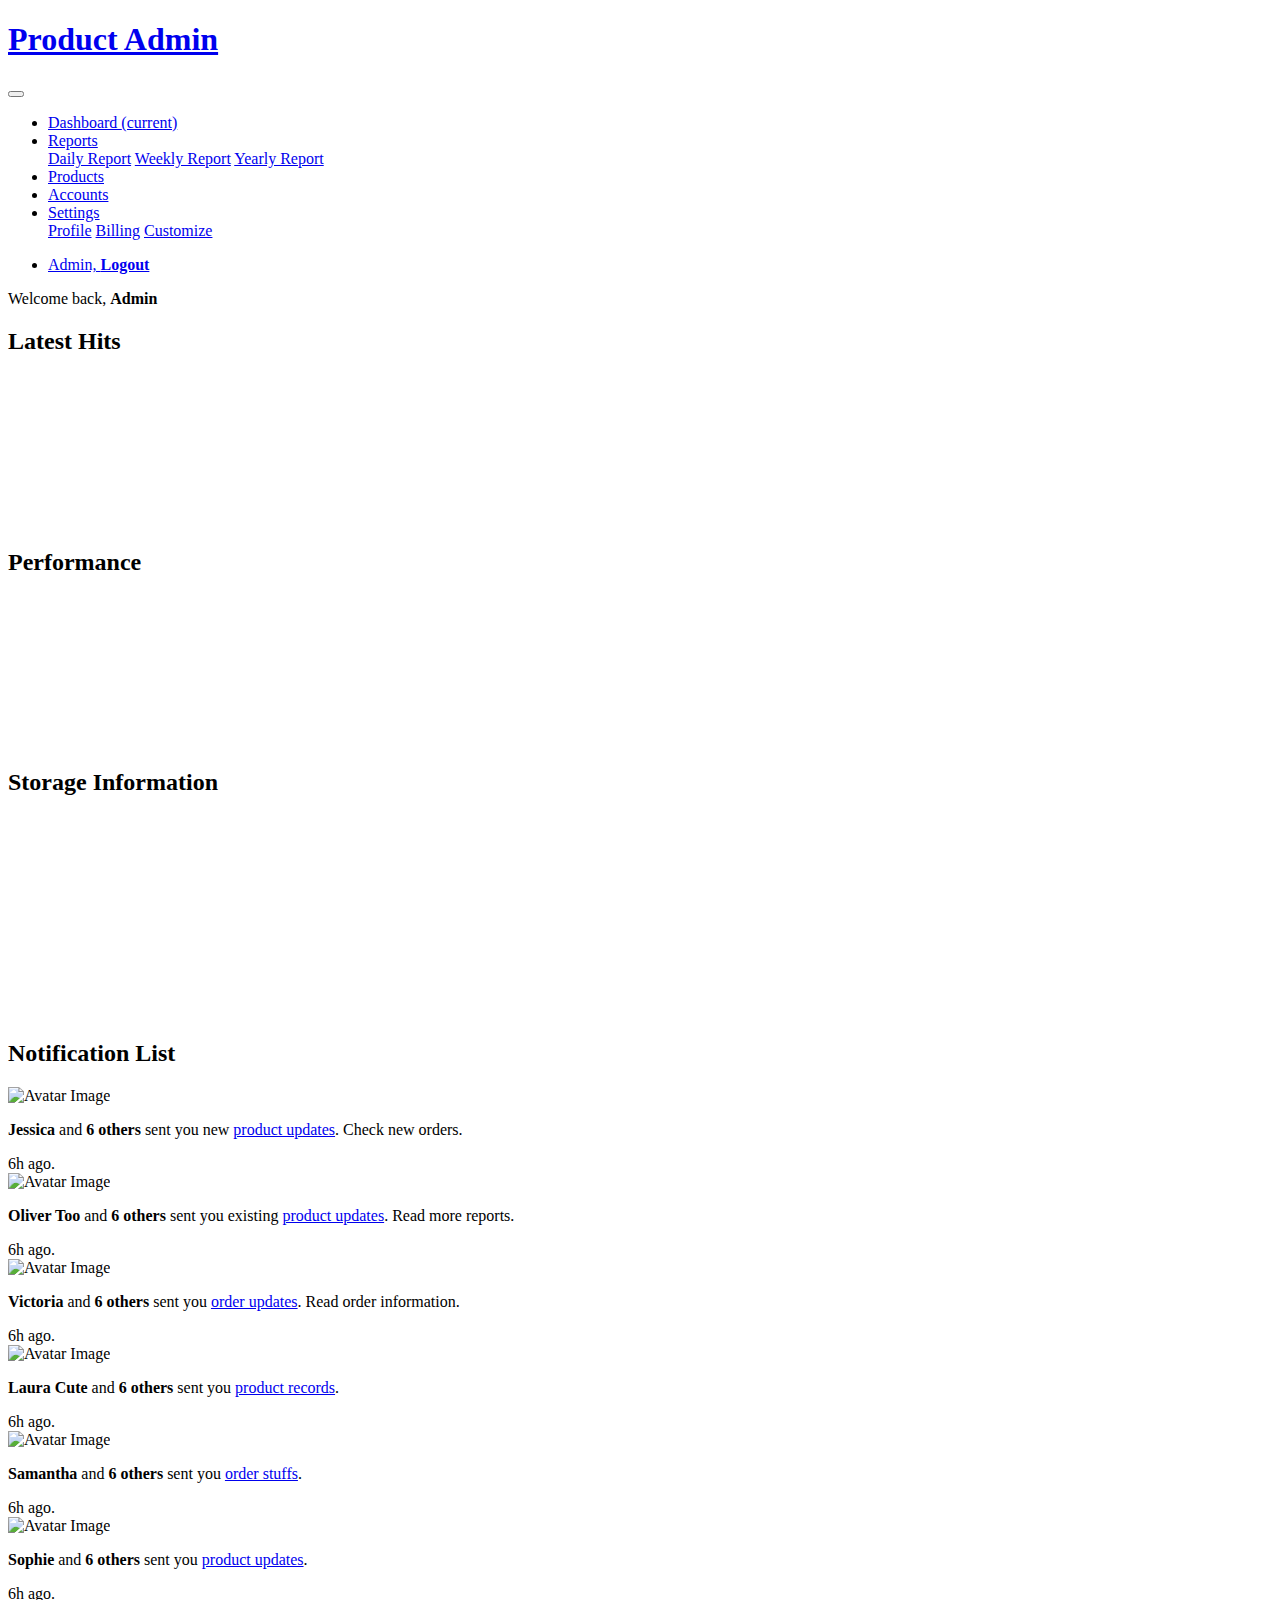
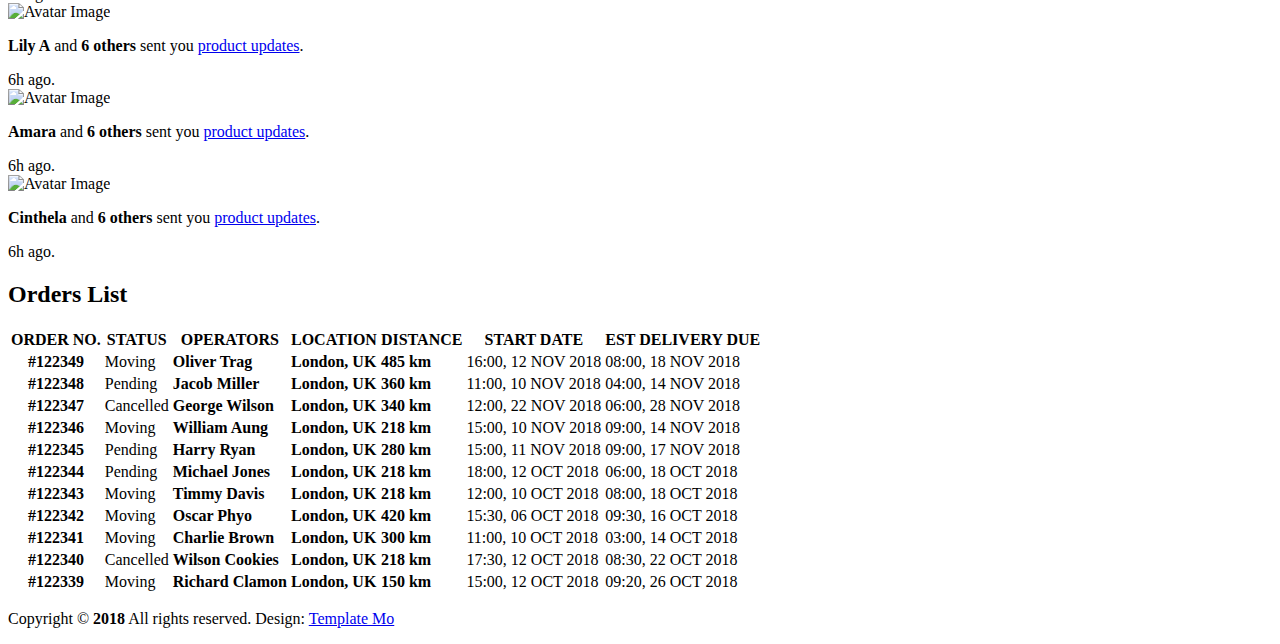
==== index.html @ 3144fb65 "front-end added" ====
<!DOCTYPE html>
<html lang="en">

<head>
    <meta charset="UTF-8">
    <meta name="viewport" content="width=device-width, initial-scale=1.0">
    <meta http-equiv="X-UA-Compatible" content="ie=edge">
    <title>Product Admin - Dashboard HTML Template</title>
    <link rel="stylesheet" href="https://fonts.googleapis.com/css?family=Roboto:400,700">
    <!-- https://fonts.google.com/specimen/Roboto -->
    <link rel="stylesheet" href="css/fontawesome.min.css">
    <!-- https://fontawesome.com/ -->
    <link rel="stylesheet" href="css/bootstrap.min.css">
    <!-- https://getbootstrap.com/ -->
    <link rel="stylesheet" href="css/templatemo-style.css">
    <!--
	Product Admin CSS Template
	https://templatemo.com/tm-524-product-admin
	-->
</head>

<body id="reportsPage">
    <div class="" id="home">
        <nav class="navbar navbar-expand-xl">
            <div class="container h-100">
                <a class="navbar-brand" href="index.html">
                    <h1 class="tm-site-title mb-0">Product Admin</h1>
                </a>
                <button class="navbar-toggler ml-auto mr-0" type="button" data-toggle="collapse" data-target="#navbarSupportedContent"
                    aria-controls="navbarSupportedContent" aria-expanded="false" aria-label="Toggle navigation">
                    <i class="fas fa-bars tm-nav-icon"></i>
                </button>

                <div class="collapse navbar-collapse" id="navbarSupportedContent">
                    <ul class="navbar-nav mx-auto h-100">
                        <li class="nav-item">
                            <a class="nav-link active" href="#">
                                <i class="fas fa-tachometer-alt"></i>
                                Dashboard
                                <span class="sr-only">(current)</span>
                            </a>
                        </li>
                        <li class="nav-item dropdown">

                            <a class="nav-link dropdown-toggle" href="#" id="navbarDropdown" role="button" data-toggle="dropdown"
                                aria-haspopup="true" aria-expanded="false">
                                <i class="far fa-file-alt"></i>
                                <span>
                                    Reports <i class="fas fa-angle-down"></i>
                                </span>
                            </a>
                            <div class="dropdown-menu" aria-labelledby="navbarDropdown">
                                <a class="dropdown-item" href="#">Daily Report</a>
                                <a class="dropdown-item" href="#">Weekly Report</a>
                                <a class="dropdown-item" href="#">Yearly Report</a>
                            </div>
                        </li>
                        <li class="nav-item">
                            <a class="nav-link" href="products.html">
                                <i class="fas fa-shopping-cart"></i>
                                Products
                            </a>
                        </li>

                        <li class="nav-item">
                            <a class="nav-link" href="accounts.html">
                                <i class="far fa-user"></i>
                                Accounts
                            </a>
                        </li>
                        <li class="nav-item dropdown">
                            <a class="nav-link dropdown-toggle" href="#" id="navbarDropdown" role="button" data-toggle="dropdown"
                                aria-haspopup="true" aria-expanded="false">
                                <i class="fas fa-cog"></i>
                                <span>
                                    Settings <i class="fas fa-angle-down"></i>
                                </span>
                            </a>
                            <div class="dropdown-menu" aria-labelledby="navbarDropdown">
                                <a class="dropdown-item" href="#">Profile</a>
                                <a class="dropdown-item" href="#">Billing</a>
                                <a class="dropdown-item" href="#">Customize</a>
                            </div>
                        </li>
                    </ul>
                    <ul class="navbar-nav">
                        <li class="nav-item">
                            <a class="nav-link d-block" href="login.html">
                                Admin, <b>Logout</b>
                            </a>
                        </li>
                    </ul>
                </div>
            </div>

        </nav>
        <div class="container">
            <div class="row">
                <div class="col">
                    <p class="text-white mt-5 mb-5">Welcome back, <b>Admin</b></p>
                </div>
            </div>
            <!-- row -->
            <div class="row tm-content-row">
                <div class="col-sm-12 col-md-12 col-lg-6 col-xl-6 tm-block-col">
                    <div class="tm-bg-primary-dark tm-block">
                        <h2 class="tm-block-title">Latest Hits</h2>
                        <canvas id="lineChart"></canvas>
                    </div>
                </div>
                <div class="col-sm-12 col-md-12 col-lg-6 col-xl-6 tm-block-col">
                    <div class="tm-bg-primary-dark tm-block">
                        <h2 class="tm-block-title">Performance</h2>
                        <canvas id="barChart"></canvas>
                    </div>
                </div>
                <div class="col-sm-12 col-md-12 col-lg-6 col-xl-6 tm-block-col">
                    <div class="tm-bg-primary-dark tm-block tm-block-taller">
                        <h2 class="tm-block-title">Storage Information</h2>
                        <div id="pieChartContainer">
                            <canvas id="pieChart" class="chartjs-render-monitor" width="200" height="200"></canvas>
                        </div>                        
                    </div>
                </div>
                <div class="col-sm-12 col-md-12 col-lg-6 col-xl-6 tm-block-col">
                    <div class="tm-bg-primary-dark tm-block tm-block-taller tm-block-overflow">
                        <h2 class="tm-block-title">Notification List</h2>
                        <div class="tm-notification-items">
                            <div class="media tm-notification-item">
                                <div class="tm-gray-circle"><img src="img/notification-01.jpg" alt="Avatar Image" class="rounded-circle"></div>
                                <div class="media-body">
                                    <p class="mb-2"><b>Jessica</b> and <b>6 others</b> sent you new <a href="#"
                                            class="tm-notification-link">product updates</a>. Check new orders.</p>
                                    <span class="tm-small tm-text-color-secondary">6h ago.</span>
                                </div>
                            </div>
                            <div class="media tm-notification-item">
                                <div class="tm-gray-circle"><img src="img/notification-02.jpg" alt="Avatar Image" class="rounded-circle"></div>
                                <div class="media-body">
                                    <p class="mb-2"><b>Oliver Too</b> and <b>6 others</b> sent you existing <a href="#"
                                            class="tm-notification-link">product updates</a>. Read more reports.</p>
                                    <span class="tm-small tm-text-color-secondary">6h ago.</span>
                                </div>
                            </div>
                            <div class="media tm-notification-item">
                                <div class="tm-gray-circle"><img src="img/notification-03.jpg" alt="Avatar Image" class="rounded-circle"></div>
                                <div class="media-body">
                                    <p class="mb-2"><b>Victoria</b> and <b>6 others</b> sent you <a href="#"
                                            class="tm-notification-link">order updates</a>. Read order information.</p>
                                    <span class="tm-small tm-text-color-secondary">6h ago.</span>
                                </div>
                            </div>
                            <div class="media tm-notification-item">
                                <div class="tm-gray-circle"><img src="img/notification-01.jpg" alt="Avatar Image" class="rounded-circle"></div>
                                <div class="media-body">
                                    <p class="mb-2"><b>Laura Cute</b> and <b>6 others</b> sent you <a href="#"
                                            class="tm-notification-link">product records</a>.</p>
                                    <span class="tm-small tm-text-color-secondary">6h ago.</span>
                                </div>
                            </div>
                            <div class="media tm-notification-item">
                                <div class="tm-gray-circle"><img src="img/notification-02.jpg" alt="Avatar Image" class="rounded-circle"></div>
                                <div class="media-body">
                                    <p class="mb-2"><b>Samantha</b> and <b>6 others</b> sent you <a href="#"
                                            class="tm-notification-link">order stuffs</a>.</p>
                                    <span class="tm-small tm-text-color-secondary">6h ago.</span>
                                </div>
                            </div>
                            <div class="media tm-notification-item">
                                <div class="tm-gray-circle"><img src="img/notification-03.jpg" alt="Avatar Image" class="rounded-circle"></div>
                                <div class="media-body">
                                    <p class="mb-2"><b>Sophie</b> and <b>6 others</b> sent you <a href="#"
                                            class="tm-notification-link">product updates</a>.</p>
                                    <span class="tm-small tm-text-color-secondary">6h ago.</span>
                                </div>
                            </div>
                            <div class="media tm-notification-item">
                                <div class="tm-gray-circle"><img src="img/notification-01.jpg" alt="Avatar Image" class="rounded-circle"></div>
                                <div class="media-body">
                                    <p class="mb-2"><b>Lily A</b> and <b>6 others</b> sent you <a href="#"
                                            class="tm-notification-link">product updates</a>.</p>
                                    <span class="tm-small tm-text-color-secondary">6h ago.</span>
                                </div>
                            </div>
                            <div class="media tm-notification-item">
                                <div class="tm-gray-circle"><img src="img/notification-02.jpg" alt="Avatar Image" class="rounded-circle"></div>
                                <div class="media-body">
                                    <p class="mb-2"><b>Amara</b> and <b>6 others</b> sent you <a href="#"
                                            class="tm-notification-link">product updates</a>.</p>
                                    <span class="tm-small tm-text-color-secondary">6h ago.</span>
                                </div>
                            </div>
                            <div class="media tm-notification-item">
                                <div class="tm-gray-circle"><img src="img/notification-03.jpg" alt="Avatar Image" class="rounded-circle"></div>
                                <div class="media-body">
                                    <p class="mb-2"><b>Cinthela</b> and <b>6 others</b> sent you <a href="#"
                                            class="tm-notification-link">product updates</a>.</p>
                                    <span class="tm-small tm-text-color-secondary">6h ago.</span>
                                </div>
                            </div>
                        </div>
                    </div>
                </div>
                <div class="col-12 tm-block-col">
                    <div class="tm-bg-primary-dark tm-block tm-block-taller tm-block-scroll">
                        <h2 class="tm-block-title">Orders List</h2>
                        <table class="table">
                            <thead>
                                <tr>
                                    <th scope="col">ORDER NO.</th>
                                    <th scope="col">STATUS</th>
                                    <th scope="col">OPERATORS</th>
                                    <th scope="col">LOCATION</th>
                                    <th scope="col">DISTANCE</th>
                                    <th scope="col">START DATE</th>
                                    <th scope="col">EST DELIVERY DUE</th>
                                </tr>
                            </thead>
                            <tbody>
                                <tr>
                                    <th scope="row"><b>#122349</b></th>
                                    <td>
                                        <div class="tm-status-circle moving">
                                        </div>Moving
                                    </td>
                                    <td><b>Oliver Trag</b></td>
                                    <td><b>London, UK</b></td>
                                    <td><b>485 km</b></td>
                                    <td>16:00, 12 NOV 2018</td>
                                    <td>08:00, 18 NOV 2018</td>
                                </tr>
                                <tr>
                                    <th scope="row"><b>#122348</b></th>
                                    <td>
                                        <div class="tm-status-circle pending">
                                        </div>Pending
                                    </td>
                                    <td><b>Jacob Miller</b></td>
                                    <td><b>London, UK</b></td>
                                    <td><b>360 km</b></td>
                                    <td>11:00, 10 NOV 2018</td>
                                    <td>04:00, 14 NOV 2018</td>
                                </tr>
                                <tr>
                                    <th scope="row"><b>#122347</b></th>
                                    <td>
                                        <div class="tm-status-circle cancelled">
                                        </div>Cancelled
                                    </td>
                                    <td><b>George Wilson</b></td>
                                    <td><b>London, UK</b></td>
                                    <td><b>340 km</b></td>
                                    <td>12:00, 22 NOV 2018</td>
                                    <td>06:00, 28 NOV 2018</td>
                                </tr>
                                <tr>
                                    <th scope="row"><b>#122346</b></th>
                                    <td>
                                        <div class="tm-status-circle moving">
                                        </div>Moving
                                    </td>
                                    <td><b>William Aung</b></td>
                                    <td><b>London, UK</b></td>
                                    <td><b>218 km</b></td>
                                    <td>15:00, 10 NOV 2018</td>
                                    <td>09:00, 14 NOV 2018</td>
                                </tr>
                                <tr>
                                    <th scope="row"><b>#122345</b></th>
                                    <td>
                                        <div class="tm-status-circle pending">
                                        </div>Pending
                                    </td>
                                    <td><b>Harry Ryan</b></td>
                                    <td><b>London, UK</b></td>
                                    <td><b>280 km</b></td>
                                    <td>15:00, 11 NOV 2018</td>
                                    <td>09:00, 17 NOV 2018</td>
                                </tr>
                                <tr>
                                    <th scope="row"><b>#122344</b></th>
                                    <td>
                                        <div class="tm-status-circle pending">
                                        </div>Pending
                                    </td>
                                    <td><b>Michael Jones</b></td>
                                    <td><b>London, UK</b></td>
                                    <td><b>218 km</b></td>
                                    <td>18:00, 12 OCT 2018</td>
                                    <td>06:00, 18 OCT 2018</td>
                                </tr>
                                <tr>
                                    <th scope="row"><b>#122343</b></th>
                                    <td>
                                        <div class="tm-status-circle moving">
                                        </div>Moving
                                    </td>
                                    <td><b>Timmy Davis</b></td>
                                    <td><b>London, UK</b></td>
                                    <td><b>218 km</b></td>
                                    <td>12:00, 10 OCT 2018</td>
                                    <td>08:00, 18 OCT 2018</td>
                                </tr>
                                <tr>
                                    <th scope="row"><b>#122342</b></th>
                                    <td>
                                        <div class="tm-status-circle moving">
                                        </div>Moving
                                    </td>
                                    <td><b>Oscar Phyo</b></td>
                                    <td><b>London, UK</b></td>
                                    <td><b>420 km</b></td>
                                    <td>15:30, 06 OCT 2018</td>
                                    <td>09:30, 16 OCT 2018</td>
                                </tr>
                                <tr>
                                    <th scope="row"><b>#122341</b></th>
                                    <td>
                                        <div class="tm-status-circle moving">
                                        </div>Moving
                                    </td>
                                    <td><b>Charlie Brown</b></td>
                                    <td><b>London, UK</b></td>
                                    <td><b>300 km</b></td>
                                    <td>11:00, 10 OCT 2018</td>
                                    <td>03:00, 14 OCT 2018</td>
                                </tr>
                                <tr>
                                    <th scope="row"><b>#122340</b></th>
                                    <td>
                                        <div class="tm-status-circle cancelled">
                                        </div>Cancelled
                                    </td>
                                    <td><b>Wilson Cookies</b></td>
                                    <td><b>London, UK</b></td>
                                    <td><b>218 km</b></td>
                                    <td>17:30, 12 OCT 2018</td>
                                    <td>08:30, 22 OCT 2018</td>
                                </tr>
                                <tr>
                                    <th scope="row"><b>#122339</b></th>
                                    <td>
                                        <div class="tm-status-circle moving">
                                        </div>Moving
                                    </td>
                                    <td><b>Richard Clamon</b></td>
                                    <td><b>London, UK</b></td>
                                    <td><b>150 km</b></td>
                                    <td>15:00, 12 OCT 2018</td>
                                    <td>09:20, 26 OCT 2018</td>
                                </tr>
                            </tbody>
                        </table>
                    </div>
                </div>
            </div>
        </div>
        <footer class="tm-footer row tm-mt-small">
            <div class="col-12 font-weight-light">
                <p class="text-center text-white mb-0 px-4 small">
                    Copyright &copy; <b>2018</b> All rights reserved. 
                    
                    Design: <a rel="nofollow noopener" href="https://templatemo.com" class="tm-footer-link">Template Mo</a>
                </p>
            </div>
        </footer>
    </div>

    <script src="js/jquery-3.3.1.min.js"></script>
    <!-- https://jquery.com/download/ -->
    <script src="js/moment.min.js"></script>
    <!-- https://momentjs.com/ -->
    <script src="js/Chart.min.js"></script>
    <!-- http://www.chartjs.org/docs/latest/ -->
    <script src="js/bootstrap.min.js"></script>
    <!-- https://getbootstrap.com/ -->
    <script src="js/tooplate-scripts.js"></script>
    <script>
        Chart.defaults.global.defaultFontColor = 'white';
        let ctxLine,
            ctxBar,
            ctxPie,
            optionsLine,
            optionsBar,
            optionsPie,
            configLine,
            configBar,
            configPie,
            lineChart;
        barChart, pieChart;
        // DOM is ready
        $(function () {
            drawLineChart(); // Line Chart
            drawBarChart(); // Bar Chart
            drawPieChart(); // Pie Chart

            $(window).resize(function () {
                updateLineChart();
                updateBarChart();                
            });
        })
    </script>
</body>

</html>
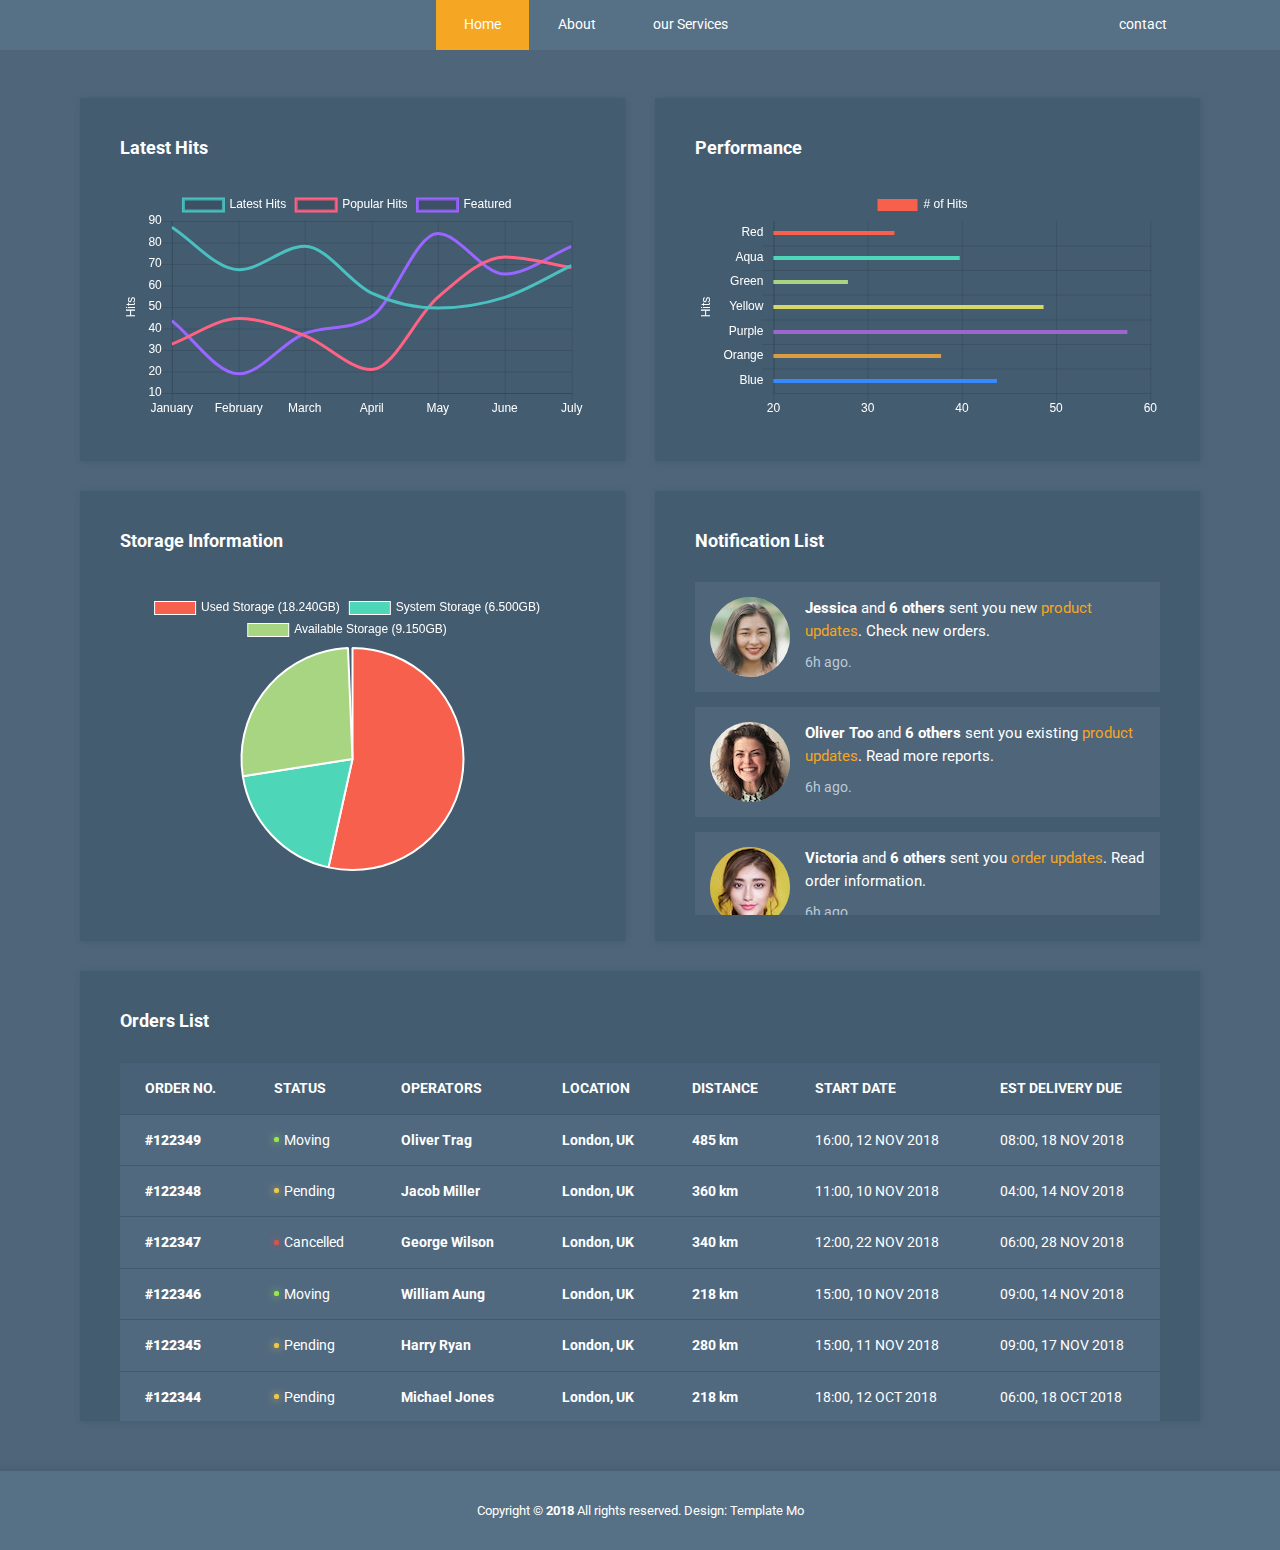
==== commit c4bbbbf1: "isuue handle 2" ====
--- a/index.html
+++ b/index.html
@@ -5,7 +5,7 @@
     <meta charset="UTF-8">
     <meta name="viewport" content="width=device-width, initial-scale=1.0">
     <meta http-equiv="X-UA-Compatible" content="ie=edge">
-    <title>Product Admin - Dashboard HTML Template</title>
+    <title>InnoLink</title>
     <link rel="stylesheet" href="https://fonts.googleapis.com/css?family=Roboto:400,700">
     <!-- https://fonts.google.com/specimen/Roboto -->
     <link rel="stylesheet" href="css/fontawesome.min.css">
@@ -13,91 +13,64 @@
     <link rel="stylesheet" href="css/bootstrap.min.css">
     <!-- https://getbootstrap.com/ -->
     <link rel="stylesheet" href="css/templatemo-style.css">
-    <!--
-	Product Admin CSS Template
-	https://templatemo.com/tm-524-product-admin
-	-->
+ 
 </head>
 
-<body id="reportsPage">
+ <body id="reportsPage">
     <div class="" id="home">
-        <nav class="navbar navbar-expand-xl">
-            <div class="container h-100">
-                <a class="navbar-brand" href="index.html">
-                    <h1 class="tm-site-title mb-0">Product Admin</h1>
+      <nav class="navbar navbar-expand-xl">
+        <div class="container h-100">
+          <a class="navbar-brand" href="home.html">
+          </a>
+          <button
+            class="navbar-toggler ml-auto mr-0"
+            type="button"
+            data-toggle="collapse"
+            data-target="#navbarSupportedContent"
+            aria-controls="navbarSupportedContent"
+            aria-expanded="false"
+            aria-label="Toggle navigation"
+          >
+            <i class="fas fa-bars tm-nav-icon"></i>
+          </button>
+
+          <div class="collapse navbar-collapse" id="navbarSupportedContent">
+            <ul class="navbar-nav mx-auto h-100">
+              <li class="nav-item">
+                <a class="nav-link active" href="home.html">
+                   Home
+                  <span class="sr-only">(current)</span>
                 </a>
-                <button class="navbar-toggler ml-auto mr-0" type="button" data-toggle="collapse" data-target="#navbarSupportedContent"
-                    aria-controls="navbarSupportedContent" aria-expanded="false" aria-label="Toggle navigation">
-                    <i class="fas fa-bars tm-nav-icon"></i>
-                </button>
-
-                <div class="collapse navbar-collapse" id="navbarSupportedContent">
-                    <ul class="navbar-nav mx-auto h-100">
-                        <li class="nav-item">
-                            <a class="nav-link active" href="#">
-                                <i class="fas fa-tachometer-alt"></i>
-                                Dashboard
-                                <span class="sr-only">(current)</span>
-                            </a>
-                        </li>
-                        <li class="nav-item dropdown">
-
-                            <a class="nav-link dropdown-toggle" href="#" id="navbarDropdown" role="button" data-toggle="dropdown"
-                                aria-haspopup="true" aria-expanded="false">
-                                <i class="far fa-file-alt"></i>
-                                <span>
-                                    Reports <i class="fas fa-angle-down"></i>
-                                </span>
-                            </a>
-                            <div class="dropdown-menu" aria-labelledby="navbarDropdown">
-                                <a class="dropdown-item" href="#">Daily Report</a>
-                                <a class="dropdown-item" href="#">Weekly Report</a>
-                                <a class="dropdown-item" href="#">Yearly Report</a>
-                            </div>
-                        </li>
-                        <li class="nav-item">
-                            <a class="nav-link" href="products.html">
-                                <i class="fas fa-shopping-cart"></i>
-                                Products
-                            </a>
-                        </li>
-
-                        <li class="nav-item">
-                            <a class="nav-link" href="accounts.html">
-                                <i class="far fa-user"></i>
-                                Accounts
-                            </a>
-                        </li>
-                        <li class="nav-item dropdown">
-                            <a class="nav-link dropdown-toggle" href="#" id="navbarDropdown" role="button" data-toggle="dropdown"
-                                aria-haspopup="true" aria-expanded="false">
-                                <i class="fas fa-cog"></i>
-                                <span>
-                                    Settings <i class="fas fa-angle-down"></i>
-                                </span>
-                            </a>
-                            <div class="dropdown-menu" aria-labelledby="navbarDropdown">
-                                <a class="dropdown-item" href="#">Profile</a>
-                                <a class="dropdown-item" href="#">Billing</a>
-                                <a class="dropdown-item" href="#">Customize</a>
-                            </div>
-                        </li>
-                    </ul>
-                    <ul class="navbar-nav">
-                        <li class="nav-item">
-                            <a class="nav-link d-block" href="login.html">
-                                Admin, <b>Logout</b>
-                            </a>
-                        </li>
-                    </ul>
-                </div>
-            </div>
-
-        </nav>
+              </li>
+             
+              <li class="nav-item">
+                <a class="nav-link" href="#">
+                  About
+                </a>
+              </li>
+
+              <li class="nav-item">
+                <a class="nav-link " href="#">
+                   our Services
+                </a>
+              </li>
+             
+            </ul>
+            <ul class="navbar-nav">
+              <li class="nav-item">
+                <a class="nav-link d-block" href="#">
+                  contact
+                </a>
+              </li>
+            </ul>
+          </div>
+        </div>
+      </nav>
+
         <div class="container">
             <div class="row">
                 <div class="col">
-                    <p class="text-white mt-5 mb-5">Welcome back, <b>Admin</b></p>
+                    <p class="text-white mt-5 mb-5"></b></p>
                 </div>
             </div>
             <!-- row -->
--- a/css/templatemo-style.css
+++ b/css/templatemo-style.css
@@ -0,0 +1,748 @@
+/*
+
+Product Admin CSS Template
+
+https://templatemo.com/tm-524-product-admin
+
+*/
+
+html {
+  font-size: 16px;
+  overflow-x: hidden;
+}
+body {
+  font-family: Roboto, Helvetica, Arial, sans-serif;
+  background-color: #4e657a;
+  overflow-x: hidden;
+}
+a {
+  transition: all 0.3s ease;
+}
+a:focus,
+a:hover {
+  text-decoration: none;
+}
+button:focus {
+  outline: 0;
+}
+.navbar-brand {
+  display: flex;
+  align-items: center;
+}
+.tm-site-icon {
+  color: #656565;
+}
+.tm-site-title {
+  display: inline-block;
+  text-transform: uppercase;
+  font-size: 1.3rem;
+  font-weight: 700;
+  color: #fff;
+}
+.navbar {
+  height: 50px;
+  background-color: #567086;
+  padding: 0;
+}
+.navbar .container {
+  position: relative;
+}
+.tm-logout-icon {
+  font-size: 1.5em;
+}
+.tm-mt-big {
+  margin-top: 57px;
+}
+.tm-mb-big {
+  margin-bottom: 60px;
+}
+.tm-mt-small {
+  margin-top: 20px;
+}
+.tm-block-col {
+  margin-bottom: 30px;
+}
+.tm-block {
+  padding: 40px;
+  -webkit-box-shadow: 1px 1px 5px 0 #455c71;
+  -moz-box-shadow: 1px 1px 5px 0 #455c71;
+  box-shadow: 1px 1px 5px 0 #455c71;
+  min-height: 350px;
+  height: 100%;
+  max-height: 450px;
+}
+.tm-block-avatar,
+.tm-block-settings {
+  max-height: none;
+}
+.tm-block-avatar {
+  height: auto;
+}
+.tm-block-h-auto {
+  min-height: 1px;
+  max-height: none;
+  height: auto;
+}
+.tm-block-scroll {
+  overflow-y: scroll;
+}
+.tm-block-overflow {
+  overflow: hidden;
+}
+.tm-block-title {
+  font-size: 1.1rem;
+  font-weight: 700;
+  color: #fff;
+  margin-bottom: 30px;
+}
+.nav-link {
+  color: #fff;
+  height: 100%;
+  display: flex;
+  align-items: center;
+  justify-content: center;
+  flex-direction: column;
+  font-size: 90%;
+}
+.nav-link > i {
+  margin-bottom: 10px;
+  margin-right: 0;
+  font-size: 1.5rem;
+}
+.dropdown-item,
+.nav-link {
+  padding: 15px 20px;
+}
+.dropdown-menu {
+  font-size: 90%;
+  color: #fff;
+  background-color: #567086;
+  border-radius: 0;
+  padding-top: 10px;
+  padding-bottom: 10px;
+  min-width: auto;
+}
+.dropdown-item {
+  color: #fff;
+  padding: 15px 30px;
+}
+.navbar-nav .active > .nav-link,
+.navbar-nav .nav-link.active {
+  background-color: #f5a623;
+  color: #fff;
+}
+.navbar-nav .nav-link.active i {
+  color: #fff;
+}
+.dropdown-item:focus,
+.dropdown-item:hover {
+  background-color: #567086;
+}
+.navbar-nav a:hover,
+.navbar-nav a:hover i {
+  color: #f5a623;
+}
+.nav-item {
+  text-align: center;
+}
+.nav-item:last-child {
+  margin-right: 0;
+}
+.dropdown-toggle::after {
+  display: none;
+}
+.dropdown-menu {
+  margin-top: 0;
+  border: 0;
+}
+.tm-content-row {
+  justify-content: space-between;
+  margin-left: -20px;
+  margin-right: -20px;
+}
+.tm-col {
+  padding-left: 20px;
+  padding-right: 20px;
+  margin-bottom: 50px;
+}
+.tm-col-big {
+  width: 39%;
+}
+.tm-col-small {
+  width: 21.95%;
+}
+.tm-gray-circle {
+  width: 80px;
+  height: 80px;
+  background-color: #aaa;
+  border-radius: 50%;
+  margin-right: 15px;
+}
+.tm-notification-items {
+  overflow-y: scroll;
+  height: 90%;
+}
+.tm-notification-item {
+  padding: 15px;
+  background-color: #4e657a;
+  color: #fff;
+  font-size: 95%;
+  margin-bottom: 15px;
+}
+.tm-notification-item:last-child {
+  margin-bottom: 0;
+}
+.tm-notification-link {
+  color: #f5a623;
+}
+.tm-text-color-secondary {
+  color: #bdcbd8;
+}
+.tm-small {
+  font-size: 90%;
+}
+.table {
+  background-color: #50697f;
+  color: #fff;
+  font-size: 85%;
+  margin-bottom: 0;
+}
+thead {
+  background-color: #486177;
+  color: #fff;
+}
+.table thead th {
+  border-bottom: 0;
+}
+.tm-status-circle {
+  display: inline-block;
+  margin-right: 5px;
+  vertical-align: middle;
+  width: 5px;
+  height: 5px;
+  border-radius: 50%;
+  margin-top: -3px;
+}
+.moving {
+  background-color: #9be64d;
+  box-shadow: 0 0 8px #9be64d, inset 0 0 8px #9be64d;
+}
+.pending {
+  background-color: #efc54b;
+  box-shadow: 0 0 8px #efc54b, inset 0 0 8px #efc54b;
+}
+.cancelled {
+  background-color: #da534f;
+  box-shadow: 0 0 8px #da534f, inset 0 0 8px #da534f;
+}
+.tm-avatar {
+  width: 345px;
+}
+.tm-avatar-container {
+  position: relative;
+  cursor: pointer;
+  display: flex;
+  align-items: center;
+  flex-direction: column;
+}
+.tm-avatar-delete-link {
+  position: absolute;
+  left: 50%;
+  top: 50%;
+  margin-left: -25px;
+  margin-top: -25px;
+  z-index: 1000;
+  padding: 14px;
+  border-radius: 50%;
+  background-color: rgba(57, 78, 100, 0.7);
+  display: inline-block;
+  width: 50px;
+  height: 50px;
+  text-align: center;
+  display: none;
+  transition: all 0.2s ease;
+}
+.tm-avatar-container:hover .tm-avatar-delete-link {
+  display: block;
+}
+.tm-col-avatar {
+  max-width: 425px;
+  width: 37%;
+  padding-left: 15px;
+  padding-right: 15px;
+}
+.tm-col-account-settings {
+  max-width: 822px;
+  width: 63%;
+  padding-left: 15px;
+  padding-right: 15px;
+}
+.form-control {
+  background-color: #54657d;
+  color: #fff;
+  border: 0;
+}
+.form-control:focus {
+  background-color: #60738e;
+  color: #fff;
+  border-color: transparent;
+  box-shadow: 0 0 0 0.1rem rgb(180, 206, 233, 0.5);
+}
+.form-group label {
+  color: #fff;
+  margin-bottom: 10px;
+}
+.tm-hide-sm {
+  display: block;
+}
+.tm-list-group {
+  counter-reset: myOrderedListItemsCounter;
+  padding-left: 0;
+}
+.tm-list-group > li {
+  list-style-type: none;
+  position: relative;
+  cursor: pointer;
+  transition: all 0.3s ease;
+  padding: 8px;
+}
+.tm-list-group > li:hover {
+  color: #0266c4;
+}
+.tm-list-group > li:before {
+  counter-increment: myOrderedListItemsCounter;
+  content: counter(myOrderedListItemsCounter) ".";
+  margin-right: 0.5em;
+}
+.tm-list {
+  padding-left: 30px;
+}
+.tm-list > li {
+  margin-bottom: 20px;
+}
+.form-control {
+  padding: 19px 18px;
+  border-radius: 0;
+  height: 50px;
+}
+.form-group {
+  margin-bottom: 15px;
+}
+.btn {
+  border-radius: 0;
+  padding: 13px 28px;
+  transition: all 0.2s ease;
+  max-width: 100%;
+}
+.btn-small {
+  padding: 10px 24px;
+}
+.btn-primary {
+  color: #fff;
+  background-color: #f5a623;
+  border: 2px solid #f5a623;
+  font-size: 90%;
+  font-weight: 600;
+}
+.btn-primary:active,
+.btn-primary:hover {
+  color: #f5a623;
+  background-color: transparent;
+  border: 2px solid #f5a623;
+}
+.custom-file-input {
+  cursor: pointer;
+}
+.custom-file-label {
+  border-radius: 0;
+}
+.table td,
+.table th {
+  border-top: 1px solid #415a70;
+  padding: 15px 25px;
+  vertical-align: middle;
+}
+.tm-table-small td,
+.tm-table-small th {
+  padding-left: 12px;
+  padding-right: 12px;
+}
+.table-hover tbody tr {
+  transition: all 0.2s ease;
+}
+.table-hover tbody tr:hover {
+  color: #a0c0de;
+}
+.tm-bg-primary-dark {
+  background-color: #435c70;
+}
+.tm-bg-gray {
+  background-color: rgba(0, 0, 0, 0.05);
+}
+.tm-table-mt {
+  margin-top: 66px;
+}
+.page-item:first-child .page-link {
+  border-top-left-radius: 0;
+  border-bottom-left-radius: 0;
+}
+.page-item:last-child .page-link {
+  border-top-right-radius: 0;
+  border-bottom-right-radius: 0;
+}
+.page-link {
+  padding: 12px 18px;
+}
+.page-link,
+.page-link:hover {
+  color: #000;
+}
+.page-item {
+  margin-right: 18px;
+}
+.page-item:last-child {
+  margin-right: 0;
+}
+.page-item.active .page-link {
+  background-color: #e9ecef;
+  border-color: #dee2e6;
+  color: #000;
+}
+input[type="checkbox"] {
+  cursor: pointer;
+  -webkit-appearance: none;
+  appearance: none;
+  background-color: #394e64;
+  background-position: center;
+  border-radius: 50%;
+  box-sizing: border-box;
+  position: relative;
+  box-sizing: content-box;
+  width: 24px;
+  height: 24px;
+  transition: all 0.1s linear;
+}
+input[type="checkbox"]:checked {
+  background: url(../img/check-mark.png) #394e64 center no-repeat;
+}
+input[type="checkbox"]:focus {
+  outline: 0 none;
+  box-shadow: none;
+}
+.tm-block-products {
+  min-height: 725px;
+}
+.tm-block-product-categories {
+  min-height: 650px;
+}
+.tm-product-table-container {
+  max-height: 465px;
+  margin-bottom: 15px;
+  overflow-y: scroll;
+}
+.tm-product-table tr {
+  font-weight: 600;
+}
+.tm-product-name {
+  font-size: 0.95rem;
+  font-weight: 600;
+}
+.tm-product-delete-icon {
+  font-size: 1.1rem;
+  color: #fff;
+}
+.tm-product-delete-link {
+  padding: 10px;
+  border-radius: 50%;
+  background-color: #394e64;
+  display: inline-block;
+  width: 40px;
+  height: 40px;
+  text-align: center;
+}
+.tm-product-delete-link:hover .tm-product-delete-icon {
+  color: #6d8ca6;
+}
+.custom-select {
+  width: 100%;
+  border: none;
+  color: #acc6de;
+  height: 50px;
+  -webkit-appearance: none;
+  -moz-appearance: none;
+  -ms-appearance: none;
+  -o-appearance: none;
+  appearance: none;
+  -webkit-border-radius: 0;
+  -moz-border-radius: 0;
+  -ms-border-radius: 0;
+  -o-border-radius: 0;
+  border-radius: 0;
+  padding: 15px;
+  background: url(../img/arrow-down.png) 98% no-repeat #50657b;
+}
+.custom-select:focus {
+  outline: 0;
+}
+.tm-trash-icon {
+  color: #6e6c6c;
+  cursor: pointer;
+}
+.tm-trash-icon:hover {
+  color: #9f1321;
+}
+.tm-footer {
+  background-color: #567086;
+  padding-top: 30px;
+  padding-bottom: 30px;
+  -webkit-box-shadow: 0 -3px 5px 0 rgba(69, 92, 113, 0.59);
+  -moz-box-shadow: 0 -3px 5px 0 rgba(69, 92, 113, 0.59);
+  box-shadow: 0 -3px 5px 0 rgba(69, 92, 113, 0.59);
+}
+.custom-select {
+  height: 50px;
+  border-radius: 0;
+}
+.tm-product-img-dummy {
+  max-width: 100%;
+  height: 240px;
+  display: flex;
+  align-items: center;
+  justify-content: center;
+  color: #fff;
+  background: #aaa;
+}
+.tm-product-img-edit {
+  max-width: 100%;
+  position: relative;
+}
+.tm-product-img-edit i {
+  display: none;
+  position: absolute;
+}
+.tm-product-img-edit:hover i {
+  display: block;
+}
+
+.tm-login-col {
+  max-width: 470px;
+}
+.navbar-toggler {
+  border-color: #708da8;
+  box-shadow: rgba(255, 255, 255, 0.1) 0 1px 1px 2px;
+  border-radius: 0;
+  padding: 10px 15px;
+  transition: all 0.2s ease;
+}
+.navbar-toggler:hover {
+  border-color: #f5a623;
+  color: #f5a623;
+}
+.tm-nav-icon {
+  color: #fff;
+}
+.navbar-toggler:hover .tm-nav-icon {
+  color: #f5a623;
+}
+::-webkit-scrollbar {
+  width: 8px;
+  height: 8px;
+}
+::-webkit-scrollbar-track {
+  background: #394f62;
+}
+::-webkit-scrollbar-thumb {
+  background: #6d8da6;
+}
+::-webkit-scrollbar-thumb:hover {
+  background: #8ab5d6;
+}
+
+.tm-footer-link {
+  color: white;
+}
+
+.tm-footer-link:hover,
+.tm-footer-link:focus {
+  color: #aacbea;
+}
+
+@media (min-width: 1200px) {
+  .navbar-expand-xl .navbar-nav .nav-link {
+    padding-left: 28px;
+    padding-right: 28px;
+  }
+  .navbar-collapse {
+    height: 100%;
+  }
+}
+@media (min-width: 992px) {
+  .navbar-expand-lg .navbar-nav .nav-link {
+    padding: 15px 20px;
+  }
+}
+@media (max-width: 1275px) and (min-width: 1200px) {
+  .nav-item {
+    margin-right: 15px;
+  }
+}
+@media (max-width: 1350px) {
+  .nav-item {
+    margin-right: 1px;
+  }
+}
+@media (max-width: 1199px) {
+  .tm-col-big,
+  .tm-col-small {
+    width: 49.65%;
+  }
+  .navbar-collapse {
+    padding: 0;
+    box-shadow: rgba(255, 255, 255, 0.1) 0 1px 1px 1px;
+    position: absolute;
+    top: 72px;
+    right: 20px;
+    width: 200px;
+    z-index: 1000;
+  }
+  .dropdown-menu {
+    text-align: center;
+  }
+  .nav-link {
+    color: #fff;
+    background-color: #567086;
+    padding: 15px;
+    flex-direction: row;
+  }
+  .nav-link > i {
+    font-size: 1rem;
+    margin-right: 10px;
+    margin-bottom: 0;
+  }
+  .nav-item {
+    margin-right: 0;
+  }
+  .tm-block-taller {
+    max-height: 520px;
+  }
+}
+@media (max-width: 1199.98px) {
+  .navbar-expand-xl > .container,
+  .navbar-expand-xl > .container-fluid {
+    padding-left: 15px;
+    padding-right: 15px;
+  }
+  .navbar-collapse {
+    right: 15px;
+  }
+}
+@media (max-width: 991px) {
+  .tm-col-big,
+  .tm-col-small {
+    width: 100%;
+    min-height: 383px;
+    height: auto;
+  }
+  .tm-block {
+    padding: 30px;
+  }
+}
+@media (max-width: 767px) {
+  .tm-col-account-settings,
+  .tm-col-avatar {
+    width: 100%;
+    max-width: 100%;
+  }
+  .tm-block-avatar {
+    display: flex;
+    flex-direction: column;
+  }
+  .tm-avatar {
+    align-self: center;
+  }
+  .tm-hide-sm {
+    display: none;
+  }
+}
+@media (max-width: 633px) {
+  .page-item {
+    margin-top: 10px;
+  }
+  .custom-select {
+    background-position: 96%;
+  }
+}
+@media (max-width: 574px) {
+  .navbar-collapse {
+    top: 47px;
+  }
+  .navbar {
+    height: 20px;
+  }
+  .tm-site-title {
+    font-size: 1.4rem;
+    margin-left: 7px;
+  }
+  .tm-site-icon {
+    font-size: 2em;
+  }
+}
+@media (max-width: 480px) {
+  .tm-mt-big {
+    margin-top: 45px;
+  }
+  .tm-mb-big {
+    margin-bottom: 45px;
+  }
+  #barChart,
+  #lineChart {
+    max-height: 350px;
+  }
+}
+
+
+@media screen and (max-width: 700px){
+  .box{
+    width: 70%;
+  }
+  .popup{
+    width: 70%;
+  }
+  .tm-block-col {
+    width: 30%; /* Set the width to 30% for smaller screens */
+    margin-top: 20px; /* Add some top margin for spacing */
+    float: right; /* Align to the right */
+  }
+}
+
+
+ .tm-product-name {
+            /* Add your styles for product name here */
+        }
+
+        .tm-product-progress-container {
+            text-align: center;
+        }
+
+        .spinner {
+            border: 8px solid #f3f3f3;
+            border-top: 8px solid #3498db;
+            border-radius: 50%;
+            width: 25px;
+            height: 25px;
+            animation: spin 10s linear infinite;
+            display: inline-block;
+        }
+
+        @keyframes spin {
+            0% { transform: rotate(0deg); }
+            100% { transform: rotate(360deg); }
+        }
+
+        .tm-product-delete-link {
+            /* Add your styles for the delete link here */
+        }
+
+        .tm-product-delete-icon {
+            /* Add your styles for the delete icon here */
+        }